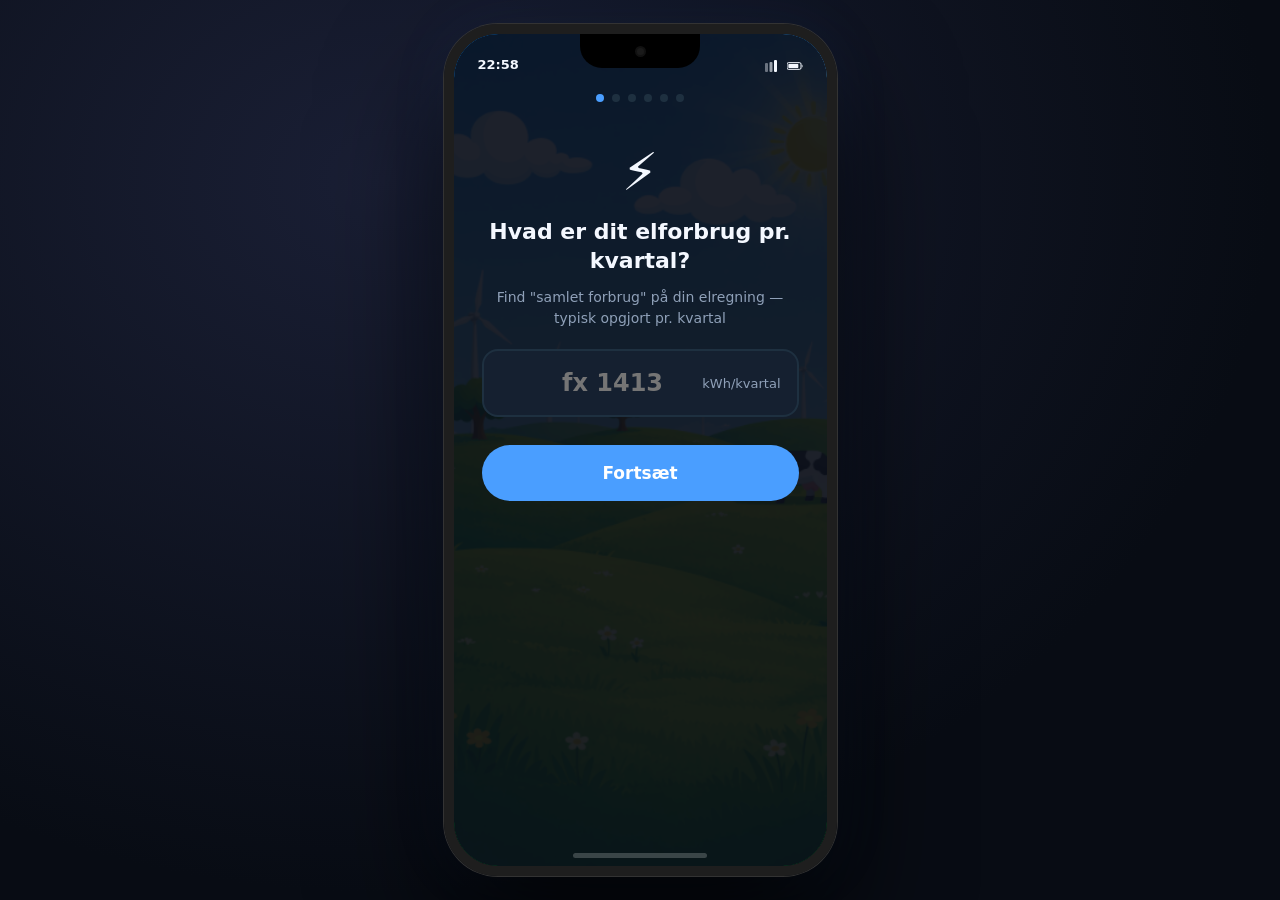
==== index.html @ abc14e6d "Initial commit - V2H interface app" ====
<!DOCTYPE html>
<html lang="da">
<head>
<meta name="viewport" content="width=device-width,initial-scale=1,user-scalable=no">
<meta charset="utf-8">
<title>V2H</title>
<link rel="stylesheet" href="style.css">
</head>
<body>

<div id="iphone-frame">
<div id="iphone-notch"><div id="iphone-camera"></div></div>
<div id="iphone-statusbar">
  <span id="sb-time">12:00</span>
  <div id="sb-icons">
    <svg width="16" height="12" viewBox="0 0 16 12"><rect x="0" y="3" width="3" height="9" rx="1" fill="currentColor" opacity=".4"/><rect x="4.5" y="2" width="3" height="10" rx="1" fill="currentColor" opacity=".6"/><rect x="9" y="0" width="3" height="12" rx="1" fill="currentColor"/></svg>
    <svg width="16" height="12" viewBox="0 0 24 12"><rect x="0" y="1" width="21" height="10" rx="2" fill="none" stroke="currentColor" stroke-width="1.5"/><rect x="2" y="3" width="15" height="6" rx="1" fill="currentColor"/><rect x="22" y="4" width="2" height="4" rx="1" fill="currentColor" opacity=".5"/></svg>
  </div>
</div>
<div id="iphone-screen">

<!-- NATUR BAGGRUND -->
<div id="nature-bg">
  <div class="sky"></div>
  <div class="sun"></div>
  <div class="cloud c1"></div>
  <div class="cloud c2"></div>
  <div class="cloud c3"></div>
</div>

<!-- ONBOARDING -->
<div id="onboarding">
  <div class="ob-progress" id="ob-dots"></div>

  <div class="ob-step" id="ob-step-1">
    <div class="ob-icon">⚡</div>
    <h2>Hvad er dit elforbrug pr. kvartal?</h2>
    <p class="ob-sub">Find "samlet forbrug" på din elregning — typisk opgjort pr. kvartal</p>
    <div class="ob-input-wrap">
      <input type="number" id="inp-kwh" placeholder="fx 1413" min="0" max="99999">
      <span class="ob-unit">kWh/kvartal</span>
    </div>
    <button class="ob-next" onclick="obNext(1)">Fortsæt</button>
  </div>

  <div class="ob-step" id="ob-step-2" style="display:none">
    <div class="ob-icon">💡</div>
    <h2>Hvad betaler du i el pr. kvartal?</h2>
    <p class="ob-sub">Find det samlede beløb på din elregning for kvartalet</p>
    <div class="ob-input-wrap">
      <input type="number" id="inp-elregning" placeholder="fx 2910" min="0" max="99999">
      <span class="ob-unit">kr./kvartal</span>
    </div>
    <button class="ob-next" onclick="obNext(2)">Fortsæt</button>
  </div>

  <div class="ob-step" id="ob-step-3" style="display:none">
    <div class="ob-icon">🚗</div>
    <h2>Hvor mange km kører du typisk på en arbejdsdag?</h2>
    <p class="ob-sub">Til og fra arbejde samlet</p>
    <div class="ob-input-wrap">
      <input type="number" id="inp-km" placeholder="fx 40" min="0" max="999">
      <span class="ob-unit">km/dag</span>
    </div>
    <button class="ob-next" onclick="obNext(3)">Fortsæt</button>
  </div>

  <div class="ob-step" id="ob-step-4" style="display:none">
    <div class="ob-icon">👨‍👩‍👧</div>
    <h2>Hvor mange personer er I i husstanden?</h2>
    <p class="ob-sub">Hjælper os estimere jeres forbrug</p>
    <div class="ob-stepper">
      <button class="step-btn" onclick="stepperChange(-1)">−</button>
      <span id="stepper-val">2</span>
      <button class="step-btn" onclick="stepperChange(1)">+</button>
    </div>
    <button class="ob-next" onclick="obNext(4)">Fortsæt</button>
  </div>

  <div class="ob-step" id="ob-step-5" style="display:none">
    <div class="ob-icon">🔌</div>
    <h2>Kan du lade bilen hjemme?</h2>
    <p class="ob-sub">Fx med en ladeboks eller stikkontakt</p>
    <div class="ob-choices">
      <button class="ob-choice" id="ch-ja" onclick="setChoice('hjemoplad','ja',this)">Ja</button>
      <button class="ob-choice" id="ch-nej" onclick="setChoice('hjemoplad','nej',this)">Nej</button>
    </div>
    <button class="ob-next" onclick="obNext(5)">Fortsæt</button>
  </div>

  <div class="ob-step" id="ob-step-6" style="display:none">
    <div class="ob-icon">🌙</div>
    <h2>Tager du spontane aftenture i bilen?</h2>
    <p class="ob-sub">Vi bruger det til at anbefale en minimumsgrænse</p>
    <div class="ob-choices three">
      <button class="ob-choice" onclick="setChoice('aftensture','sjældent',this)">Sjældent</button>
      <button class="ob-choice" onclick="setChoice('aftensture','nogle',this)">Nogle gange</button>
      <button class="ob-choice" onclick="setChoice('aftensture','ofte',this)">Ofte</button>
    </div>
    <button class="ob-next" onclick="obNext(6)">Se dit estimat</button>
  </div>

  <div class="ob-step" id="ob-summary" style="display:none">
    <div class="ob-icon">✅</div>
    <h2>Vi har lavet dit personlige estimat</h2>
    <div class="ob-summary-card">
      <div class="ob-sum-row">
        <span class="ob-sum-lbl">Gennemsnitlig elpris</span>
        <span class="ob-sum-val" id="sum-elpris" style="color:var(--bl)">—</span>
      </div>
      <div class="ob-sum-row">
        <span class="ob-sum-lbl">Potentiel besparelse</span>
        <span class="ob-sum-val" id="sum-besparelse">—</span>
      </div>
      <div class="ob-sum-row">
        <span class="ob-sum-lbl">Anbefalet minimumsgrænse</span>
        <span class="ob-sum-val" id="sum-min">—</span>
      </div>
    </div>
    <p class="ob-fine">Baseret på din gennemsnitlige elpris og at 90% af dit forbrug flyttes til natpris via V2H</p>
    <button class="ob-next" onclick="obFinish()">Kom i gang</button>
  </div>
</div>

<!-- MAIN APP -->
<div id="app" style="display:none">

  <!-- HJEM -->
  <div class="screen" id="screen-hjem">

    <div class="hjem-body">
      <!-- Price gauge left -->
      <div class="gauge-wrap">
        <div class="gauge-bar" id="gauge-bar">
          <div class="gauge-marker" id="gauge-marker"></div>
        </div>
        <div class="gauge-label" id="gauge-label">— kr/kWh</div>
        <div class="gauge-status">Elpris nu</div>
      </div>

      <!-- Center content -->
      <div class="hjem-center">
        <!-- Mini cards -->
        <div class="hjem-cards">
          <div class="mini-card">
            <div class="mini-card-lbl">Batteri</div>
            <div class="mini-card-val" id="hjem-soc">95%</div>
            <div class="mini-card-sub" id="hjem-km">— km</div>
          </div>
          <div class="mini-card">
            <div class="mini-card-lbl">Strømpris</div>
            <div class="mini-card-val" id="hjem-price">— øre</div>
            <div class="mini-card-sub" id="hjem-price-lbl">—</div>
          </div>
        </div>

        <!-- Besparelse all time -->
        <div class="sav-alltime-card">
          <div class="sav-alltime-lbl">All time besparelse</div>
          <div class="sav-alltime-vals">
            <div class="sav-alltime-item">
              <div class="sav-alltime-icon">💰</div>
              <div class="sav-alltime-val" id="hjem-savings">0,00 kr.</div>
            </div>
            <div class="sav-alltime-divider"></div>
            <div class="sav-alltime-item">
              <div class="sav-alltime-icon">📱</div>
              <div class="sav-alltime-val" id="hjem-iphone">0 opl.</div>
            </div>
          </div>
        </div>
      </div>
    </div>

    <!-- Bund: Automatisk + Swipe -->
    <div class="hjem-swipe-wrap">
      <button class="auto-btn" id="auto-btn" onclick="toggleAuto()">
        <span class="auto-dot" id="auto-dot"></span>
        <span id="auto-lbl">Automatisk tilstand</span>
      </button>
      <div class="swipe-track" id="swipe-track">
        <div class="swipe-thumb" id="swipe-thumb"></div>
        <span class="swipe-lbl" id="swipe-lbl">Tilslut elbil →</span>
      </div>
    </div>
  </div>

  <!-- STRØM -->
  <div class="screen" id="screen-strom" style="display:none">
    <div class="screen-header">Strøm</div>

    <div class="card">
      <div class="card-lbl">Pris lige nu</div>
      <div class="strom-now">
        <span class="strom-price" id="strom-price">—</span>
        <span class="strom-unit">kr/kWh</span>
      </div>
      <div class="strom-tag" id="strom-tag">—</div>
    </div>

    <div class="card">
      <div class="card-lbl">Energisammensætning</div>
      <div class="emix-list">
        <div class="emix-row">
          <span class="emix-name">Vind, vand &amp; sol</span>
          <div class="emix-bar-wrap"><div class="emix-bar" id="emix-vind" style="background:#22c55e"></div></div>
          <span class="emix-pct" id="emix-vind-pct">—%</span>
        </div>
        <div class="emix-row">
          <span class="emix-name">Biomasse &amp; affald</span>
          <div class="emix-bar-wrap"><div class="emix-bar" id="emix-bio" style="background:#84cc16"></div></div>
          <span class="emix-pct" id="emix-bio-pct">—%</span>
        </div>
        <div class="emix-row">
          <span class="emix-name">Naturgas</span>
          <div class="emix-bar-wrap"><div class="emix-bar" id="emix-gas" style="background:#f97316"></div></div>
          <span class="emix-pct" id="emix-gas-pct">—%</span>
        </div>
        <div class="emix-row">
          <span class="emix-name">Kul</span>
          <div class="emix-bar-wrap"><div class="emix-bar" id="emix-kul" style="background:#6b7a99"></div></div>
          <span class="emix-pct" id="emix-kul-pct">—%</span>
        </div>
        <div class="emix-row">
          <span class="emix-name">Atomkraft</span>
          <div class="emix-bar-wrap"><div class="emix-bar" id="emix-atom" style="background:#a855f7"></div></div>
          <span class="emix-pct" id="emix-atom-pct">—%</span>
        </div>
        <div class="emix-row">
          <span class="emix-name">Olie</span>
          <div class="emix-bar-wrap"><div class="emix-bar" id="emix-olie" style="background:#ef4444"></div></div>
          <span class="emix-pct" id="emix-olie-pct">—%</span>
        </div>
      </div>
    </div>

    <div class="card chart-card">
      <div class="card-lbl">Prisprognose i dag</div>
      <svg id="price-chart" width="100%" height="120"></svg>
      <div class="chart-legend">
        <span class="legend-now">● Nu</span>
        <span class="legend-cheap">● Billigst</span>
      </div>
    </div>
  </div>

  <!-- BILBATTERI -->
  <div class="screen" id="screen-batteri" style="display:none">
    <div class="screen-header">Bilbatteri</div>

    <div class="batt-arc-wrap">
      <svg viewBox="0 0 200 110" class="batt-svg">
        <path id="batt-track" d="M15,105 A95,95 0 0,1 185,105" fill="none" stroke-width="16" stroke-linecap="round"/>
        <path id="batt-fill" d="M15,105 A95,95 0 0,1 185,105" fill="none" stroke-width="16" stroke-linecap="round"/>
      </svg>
      <div class="batt-pct" id="batt-pct">95%</div>
      <div class="batt-km" id="batt-km">— km</div>
    </div>

    <div class="card">
      <div class="card-lbl">Minimumsgrænse</div>
      <div class="min-row">
        <span class="min-label">Gå ikke under</span>
        <span class="min-val" id="min-val-lbl">20%</span>
      </div>
      <input type="range" id="min-slider" min="0" max="90" value="20" class="min-slider">
      <p class="min-hint">Bevarer strøm til spontan køretur</p>
    </div>

    <div class="card">
      <div class="card-lbl">Batteritilstand</div>
      <div class="health-row">
        <div class="health-bar-wrap">
          <div class="health-bar" id="health-bar"></div>
        </div>
        <span class="health-pct" id="health-pct">—%</span>
      </div>
    </div>
  </div>

  <!-- BESPARELSE -->
  <div class="screen" id="screen-besparelse" style="display:none">
    <div class="screen-header">Besparelse</div>

    <!-- All time -->
    <div class="sav-section-lbl">All time besparelser</div>
    <div class="sav-cards">
      <div class="sav-card">
        <div class="sav-icon">💰</div>
        <div class="sav-val" id="sav-kr">0,00</div>
        <div class="sav-lbl">kr. i alt</div>
      </div>
      <div class="sav-card">
        <div class="sav-icon">📱</div>
        <div class="sav-val" id="sav-iphone">0</div>
        <div class="sav-lbl">opl. i alt</div>
      </div>
    </div>

    <!-- Estimeret besparelse fra onboarding -->
    <div class="card" id="sim-est-card" style="display:none">
      <div class="card-lbl">Estimeret besparelse</div>
      <div class="sav-cards" style="margin-bottom:8px">
        <div class="sav-card">
          <div class="sav-val" id="sim-md-kr">—</div>
          <div class="sav-lbl">kr./md.</div>
        </div>
        <div class="sav-card">
          <div class="sav-val" id="sim-aar-kr">—</div>
          <div class="sav-lbl">kr./år</div>
        </div>
      </div>
      <p class="sim-est-detail">Din gennemsnitspris: <span id="sim-elpris">—</span> kr/kWh &middot; Natpris: 1,32 kr/kWh</p>
    </div>

    <!-- Simulator + Wheel i bunden -->
    <div class="wheel-bottom">
      <div class="sav-section-lbl">Besparelse simulator</div>
      <div class="sim-cards">
        <div class="sim-card">
          <div class="sim-val" id="wheel-kr">—</div>
          <div class="sim-lbl">kr. ved <span id="wheel-uger-lbl">1</span> uge</div>
        </div>
        <div class="sim-card">
          <div class="sim-val" id="wheel-opl">—</div>
          <div class="sim-lbl">Emissionsbesparelse i telefonopladninger</div>
        </div>
      </div>
      <div class="week-strip">
        <div class="week-drum" id="week-drum" onclick="wheelCenterClick()">
          <span class="week-drum-arrow">▲</span>
          <input id="wheel-weeks-input" type="number" min="1" max="520" value="1" oninput="wheelInputChange(this.value)" onblur="wheelInputBlur()">
          <span class="week-drum-arrow">▼</span>
        </div>
        <div class="week-strip-right">
          <div class="week-strip-val" id="wheel-uger-lbl">1 uge</div>
          <div class="week-strip-hint">Træk op/ned · eller tast tal</div>
        </div>
      </div>
    </div>
  </div>

  <!-- SKOVEN -->
  <div class="screen" id="screen-skoven" style="display:none">
    <div class="screen-header">Skoven</div>
    <div class="card">
      <div class="card-lbl">Din skov</div>
      <p class="forest-intro">Du har sparet emission svarende til</p>
      <div class="forest-stat">
        <div class="forest-num" id="forest-trees">—</div>
        <div class="forest-lbl">træers årlige CO₂-optag</div>
      </div>
      <div class="forest-progress-wrap">
        <div class="forest-progress-bar" id="forest-bar"></div>
      </div>
      <div class="forest-next" id="forest-next">Estimat baseret på din CO₂-besparelse</div>
    </div>
    <div class="forest-scene" id="forest-scene"></div>
    <div class="card" style="margin-top:auto">
      <div class="card-lbl">Hvad betyder det?</div>
      <p class="forest-desc" id="forest-tree-desc">Din estimerede CO₂-besparelse svarer til <strong id="trees-low">—</strong> bøgetræers årlige CO₂-optag.</p>
      <p class="co2-note" style="margin-top:8px">Baseret på bøgetræ: 15 kg CO₂-optag pr. træ pr. år (illustrativt estimat).</p>
    </div>

    <div class="card" id="co2-card" style="display:none">
      <div class="card-lbl">CO₂-estimat</div>
      <div class="co2-rows">
        <div class="co2-row">
          <span class="co2-lbl">Flyttet el pr. år</span>
          <span class="co2-val" id="co2-kwh">—</span>
        </div>
        <div class="co2-row">
          <span class="co2-lbl">CO₂-påvirkning (estimat)</span>
          <span class="co2-val" id="co2-affected">—</span>
        </div>
        <div class="co2-row">
          <span class="co2-lbl">CO₂-besparelse (estimat)*</span>
          <span class="co2-val co2-green" id="co2-saving">—</span>
        </div>
        <div class="co2-row" style="border-top:1px solid rgba(255,255,255,.08);padding-top:8px;margin-top:2px">
          <span class="co2-lbl">CO₂ pr. fuld opladning*</span>
          <span class="co2-val" id="co2-per-charge">4,16 kg CO₂e</span>
        </div>
      </div>
      <p class="co2-note">*Simpelt estimat — ikke en præcis måling. Baseret på Energistyrelsens faktor 69,3 g CO₂e/kWh (DK1 2026). CO₂-besparelse antager 20% renere natstrøm.</p>
    </div>
  </div>

  <!-- BOTTOM NAV -->
  <nav id="bottom-nav">
    <button class="nav-btn active" onclick="navTo('hjem',this)">
      <svg viewBox="0 0 24 24"><path d="M3 12L12 3l9 9M5 10v9h5v-5h4v5h5v-9"/></svg>
      <span>Hjem</span>
    </button>
    <button class="nav-btn" onclick="navTo('strom',this)">
      <svg viewBox="0 0 24 24"><path d="M13 2L3 14h9l-1 8 10-12h-9l1-8z"/></svg>
      <span>Strøm</span>
    </button>
    <button class="nav-btn" onclick="navTo('batteri',this)">
      <svg viewBox="0 0 24 24"><rect x="2" y="7" width="18" height="11" rx="2"/><path d="M22 11v3"/></svg>
      <span>Batteri</span>
    </button>
    <button class="nav-btn" onclick="navTo('besparelse',this)">
      <svg viewBox="0 0 24 24"><path d="M12 2v20M17 5H9.5a3.5 3.5 0 000 7h5a3.5 3.5 0 010 7H6"/></svg>
      <span>Besparelse</span>
    </button>
    <button class="nav-btn" onclick="navTo('skoven',this)">
      <svg viewBox="0 0 24 24"><path d="M12 2L8 9H4l8 6-3 7 3-2 3 2-3-7 8-6h-4z" fill="currentColor" stroke="none"/></svg>
      <span>Skoven</span>
    </button>
  </nav>
</div>

<div id="toast"></div>

<div id="dlg">
  <div class="dlg-box">
    <h2>Batteri ved grænse</h2>
    <p>Elbilen er frakoblet. Vil du fortsætte til 0%?</p>
    <div class="dlg-btns">
      <button class="dlg-btn-ok" onclick="doFortsaet()">Fortsæt til 0%</button>
      <button class="dlg-btn-cancel" onclick="doFrakobl()">Frakobl</button>
    </div>
  </div>
</div>

<script src="app.js"></script>

</div><!-- iphone-screen -->
<div id="iphone-home"></div>
</div><!-- iphone-frame -->
</body>
</html>
---- style.css ----
*{box-sizing:border-box;margin:0;padding:0;-webkit-tap-highlight-color:transparent}
:root{
  --bg:#0e1621;--card:#152030;--bd:#1e3040;
  --tx:#f4f8ff;--mu:#8fa0b8;
  --gn:#34d058;--yl:#f5c842;--rd:#f05252;--bl:#4a9eff;
}

/* ── IPHONE FRAME ────────────────────────────────── */
html,body{
  height:100%;width:100%;overflow:hidden;
  font-family:-apple-system,system-ui,sans-serif;color:var(--tx);
  background:radial-gradient(ellipse at 30% 20%, #1a1f35 0%, #080c14 70%);
  display:flex;align-items:center;justify-content:center;
}
#iphone-frame{
  position:relative;
  width:393px;height:852px;
  flex-shrink:0;
  border-radius:54px;
  border:10px solid #1e1e1e;
  box-shadow:0 0 0 1px #333,0 60px 120px rgba(0,0,0,.8),0 0 60px rgba(59,130,246,.08);
  overflow:hidden;
}
#iphone-notch{
  position:absolute;top:0;left:50%;transform:translateX(-50%);
  width:120px;height:34px;background:#000;
  border-radius:0 0 22px 22px;z-index:200;
  display:flex;align-items:center;justify-content:center;
}
#iphone-camera{
  width:11px;height:11px;border-radius:50%;
  background:#1a1a1a;border:2px solid #111;
}
#iphone-statusbar{
  position:absolute;top:0;left:0;right:0;height:44px;
  display:flex;align-items:flex-end;justify-content:space-between;
  padding:0 24px 6px;z-index:150;pointer-events:none;
}
#sb-time{font-size:13px;font-weight:600;color:var(--tx)}
#sb-icons{display:flex;align-items:center;gap:6px;color:var(--tx)}
#iphone-screen{
  position:absolute;inset:0;overflow:hidden;
  border-radius:44px;background:var(--bg);
}
#iphone-home{
  position:absolute;bottom:8px;left:50%;transform:translateX(-50%);
  width:134px;height:5px;background:rgba(255,255,255,.2);
  border-radius:3px;z-index:100;
}

/* ── NATURE BACKGROUND ──────────────────────────── */
#nature-bg{
  position:absolute;inset:0;z-index:0;overflow:hidden;pointer-events:none;
  background:url('bg_new.png') center bottom / cover no-repeat;
}
.sky,.hill,.trees-row,.bt,.sun,.cloud,.cow{display:none}
/* Sun */
.sun{
  position:absolute;top:8%;right:14%;
  width:54px;height:54px;border-radius:50%;
  background:radial-gradient(circle,#ffe94d 40%,#ffd700 70%,rgba(255,220,0,0) 100%);
  box-shadow:0 0 28px 12px rgba(255,230,0,.55),0 0 60px 20px rgba(255,200,0,.25);
  animation:sunpulse 4s ease-in-out infinite;
}
@keyframes sunpulse{
  0%,100%{box-shadow:0 0 28px 12px rgba(255,230,0,.55),0 0 60px 20px rgba(255,200,0,.25)}
  50%{box-shadow:0 0 38px 18px rgba(255,230,0,.7),0 0 80px 30px rgba(255,200,0,.35)}
}
/* Clouds */
.cloud{position:absolute}
.cloud::before,.cloud::after{content:'';position:absolute;background:rgba(255,255,255,.92);border-radius:50%}
.c1{top:6%;animation:clouds 32s linear infinite}
.c1::before{width:80px;height:30px;top:10px;left:0}
.c1::after{width:46px;height:46px;top:-10px;left:16px;box-shadow:28px 3px 0 rgba(255,255,255,.92)}
.c2{top:14%;animation:clouds 46s linear infinite 14s}
.c2::before{width:60px;height:24px;top:8px;left:0}
.c2::after{width:36px;height:36px;top:-8px;left:12px;box-shadow:20px 2px 0 rgba(255,255,255,.92)}
.c3{top:3%;animation:clouds 26s linear infinite 22s}
.c3::before{width:100px;height:36px;top:12px;left:0}
.c3::after{width:56px;height:56px;top:-14px;left:18px;box-shadow:34px 4px 0 rgba(255,255,255,.92)}
@keyframes clouds{from{left:-220px}to{left:440px}}
/* Cow */
.cow{
  position:absolute;bottom:28%;right:8%;
  width:110px;height:auto;
  mix-blend-mode:multiply;
  animation:cowbob 3s ease-in-out infinite;
}
@keyframes cowbob{
  0%,100%{transform:translateY(0)}
  50%{transform:translateY(-3px)}
}

/* ── ONBOARDING ─────────────────────────────────── */
#onboarding{
  position:absolute;inset:0;display:flex;flex-direction:column;align-items:center;
  justify-content:flex-start;padding:60px 28px 40px;overflow-y:auto;
  background:rgba(10,15,25,.92);
}
.ob-progress{display:flex;gap:8px;margin-bottom:40px}
.ob-dot{width:8px;height:8px;border-radius:50%;background:var(--bd);transition:background .3s}
.ob-dot.active{background:var(--bl)}
.ob-step{width:100%;max-width:400px;display:flex;flex-direction:column;align-items:center;text-align:center;gap:12px}
.ob-icon{font-size:52px;margin-bottom:4px}
.ob-step h2{font-size:22px;font-weight:700;line-height:1.3}
.ob-sub{font-size:14px;color:var(--mu);line-height:1.5}
.ob-input-wrap{position:relative;width:100%;margin:8px 0}
.ob-input-wrap input{
  width:100%;padding:18px 60px 18px 20px;font-size:24px;font-weight:700;
  background:var(--card);border:2px solid var(--bd);border-radius:16px;
  color:var(--tx);outline:none;text-align:center;font-family:inherit;
}
.ob-input-wrap input:focus{border-color:var(--bl)}
.ob-unit{position:absolute;right:18px;top:50%;transform:translateY(-50%);font-size:13px;color:var(--mu)}
.ob-stepper{display:flex;align-items:center;gap:24px;margin:12px 0}
.step-btn{
  width:52px;height:52px;border-radius:50%;border:2px solid var(--bd);
  background:var(--card);color:var(--tx);font-size:24px;cursor:pointer;
}
#stepper-val{font-size:48px;font-weight:800;min-width:60px;text-align:center}
.ob-choices{display:flex;gap:12px;width:100%;margin:8px 0}
.ob-choices.three{flex-direction:column}
.ob-choice{
  flex:1;padding:16px;border-radius:14px;border:2px solid var(--bd);
  background:var(--card);color:var(--tx);font-size:16px;font-weight:600;
  cursor:pointer;transition:all .2s;font-family:inherit;
}
.ob-choice.selected{border-color:var(--bl);background:rgba(59,130,246,.15);color:var(--bl)}
.ob-next{
  width:100%;padding:18px;border-radius:50px;border:none;
  background:var(--bl);color:#fff;font-size:17px;font-weight:700;
  cursor:pointer;margin-top:8px;font-family:inherit;
}
.ob-summary-card{
  width:100%;background:var(--card);border:1px solid var(--bd);border-radius:16px;
  padding:20px;margin:8px 0;
}
.ob-sum-row{display:flex;justify-content:space-between;align-items:center;padding:10px 0;border-bottom:1px solid var(--bd)}
.ob-sum-row:last-child{border-bottom:none}
.ob-sum-lbl{font-size:14px;color:var(--mu)}
.ob-sum-val{font-size:18px;font-weight:700;color:var(--gn)}
.ob-fine{font-size:12px;color:var(--mu);text-align:center;line-height:1.5}

/* ── APP SHELL ──────────────────────────────────── */
#app{
  position:absolute;inset:0;display:flex;flex-direction:column;
  padding-top:44px;padding-bottom:60px;background:transparent;
  z-index:1;
}
.screen{flex:1;overflow-y:auto;padding:20px 20px 12px;display:flex;flex-direction:column;}
.screen-top{display:flex;justify-content:space-between;align-items:flex-start;margin-bottom:20px}
#clk-time{font-size:28px;font-weight:700}
#clk-date{font-size:13px;color:var(--mu);text-align:right;margin-top:4px}
.screen-header{font-size:22px;font-weight:800;margin-bottom:20px}
.card{
  background:rgba(10,16,28,.60);
  backdrop-filter:blur(20px);-webkit-backdrop-filter:blur(20px);
  border:1px solid rgba(255,255,255,.10);border-radius:18px;
  padding:16px 18px;margin-bottom:12px;
  box-shadow:0 4px 24px rgba(0,0,0,.25);
}
.card-lbl{font-size:11px;font-weight:600;color:rgba(255,255,255,.75);letter-spacing:.07em;text-transform:uppercase;margin-bottom:10px}

/* ── HJEM SCREEN ────────────────────────────────── */
#screen-hjem{display:flex;flex-direction:column;position:relative;overflow:hidden;}
#screen-strom{display:flex;flex-direction:column;}
#screen-strom .chart-card{margin-top:auto;}
.hjem-body{display:flex;gap:16px;flex:1;align-items:flex-start;margin-top:4px}
.gauge-wrap{
  width:72px;min-width:72px;display:flex;flex-direction:column;align-items:center;gap:8px;
}
.gauge-bar{
  width:38px;height:260px;border-radius:19px;
  background:linear-gradient(to bottom,#ef4444,#f97316 30%,#eab308 55%,#22c55e);
  position:relative;
  box-shadow:0 0 30px rgba(0,0,0,.4), inset 0 0 8px rgba(255,255,255,.05);
}
.gauge-marker{
  position:absolute;left:-8px;right:-8px;height:5px;
  background:#fff;border-radius:3px;
  box-shadow:0 0 10px rgba(255,255,255,.9);transition:top .8s;
  top:50%;
}
.gauge-label{font-size:13px;font-weight:700;color:var(--tx);text-align:center;line-height:1.3}
.gauge-status{font-size:12px;font-weight:600;color:rgba(255,255,255,.75);text-align:center;line-height:1.4}
.hjem-center{flex:1;display:flex;flex-direction:column;gap:14px}
.hjem-swipe-wrap{position:absolute;bottom:12px;left:0;right:0;padding:0 20px 4px;}

/* swipe toggle */
.swipe-track{
  position:relative;height:68px;
  background:rgba(10,16,28,.60);
  backdrop-filter:blur(20px);-webkit-backdrop-filter:blur(20px);
  border:2px solid var(--gn);border-radius:34px;overflow:hidden;cursor:pointer;
  user-select:none;box-shadow:0 0 20px rgba(34,197,94,.15);
}
.swipe-track.on{
  border-color:var(--rd);
  background:rgba(30,10,10,.65);
  box-shadow:0 0 20px rgba(239,68,68,.2);
}
.swipe-thumb{
  position:absolute;top:7px;left:7px;width:54px;height:54px;
  background:radial-gradient(circle at 35% 35%,#4ade80,#16a34a);
  border-radius:50%;transition:left .3s,background .3s;
  box-shadow:0 4px 16px rgba(34,197,94,.5);
}
.swipe-track.on .swipe-thumb{
  background:radial-gradient(circle at 35% 35%,#f87171,#dc2626);
  box-shadow:0 4px 16px rgba(239,68,68,.5);
}
.swipe-lbl{
  position:absolute;inset:0;display:flex;align-items:center;justify-content:center;
  font-size:15px;font-weight:700;color:var(--gn);pointer-events:none;padding-left:68px;
  letter-spacing:.02em;
}
.swipe-track.on .swipe-lbl{color:var(--rd);padding-left:0;padding-right:68px}
.hjem-cards{display:flex;gap:10px}
.mini-card{
  flex:1;background:rgba(10,16,28,.60);
  backdrop-filter:blur(20px);-webkit-backdrop-filter:blur(20px);
  border:1px solid rgba(255,255,255,.10);border-radius:16px;padding:16px 14px;
  box-shadow:0 4px 16px rgba(0,0,0,.2);
}
.mini-card-lbl{font-size:11px;font-weight:600;color:rgba(255,255,255,.75);text-transform:uppercase;letter-spacing:.06em;margin-bottom:6px}
.mini-card-val{font-size:26px;font-weight:800}
.mini-card-sub{font-size:12px;color:rgba(255,255,255,.75);margin-top:4px}
.sav-alltime-card{
  background:rgba(10,16,28,.60);
  backdrop-filter:blur(20px);-webkit-backdrop-filter:blur(20px);
  border:1px solid rgba(255,255,255,.10);border-radius:16px;
  padding:14px 16px;
}
.sav-alltime-lbl{font-size:11px;font-weight:600;color:rgba(255,255,255,.75);text-transform:uppercase;letter-spacing:.07em;margin-bottom:10px}
.sav-alltime-vals{display:flex;align-items:center;gap:0}
.sav-alltime-item{flex:1;display:flex;align-items:center;gap:8px}
.sav-alltime-icon{font-size:20px}
.sav-alltime-val{font-size:18px;font-weight:800;color:var(--gn)}
.sav-alltime-divider{width:1px;height:32px;background:var(--bd);margin:0 12px}
.auto-btn{
  width:100%;padding:14px;border-radius:14px;border:1px solid rgba(255,255,255,.10);
  background:rgba(10,16,28,.60);
  backdrop-filter:blur(20px);-webkit-backdrop-filter:blur(20px);
  color:var(--tx);font-size:15px;font-weight:600;
  cursor:pointer;font-family:inherit;display:flex;align-items:center;justify-content:center;
  gap:10px;margin-bottom:10px;transition:all .2s;
}
.auto-btn.on{border-color:var(--bl);background:rgba(59,130,246,.12);color:var(--bl)}
.auto-dot{
  width:10px;height:10px;border-radius:50%;background:var(--mu);transition:background .3s;
}
.auto-btn.on .auto-dot{background:var(--bl);box-shadow:0 0 8px rgba(59,130,246,.6);}

/* ── STRØM SCREEN ───────────────────────────────── */
.strom-now{display:flex;align-items:baseline;gap:6px;margin-bottom:4px}
.strom-price{font-size:42px;font-weight:800}
.strom-unit{font-size:15px;color:var(--mu)}
.strom-tag{
  display:inline-block;font-size:12px;font-weight:600;padding:4px 10px;
  border-radius:20px;margin-top:4px;
}
.strom-tag.cheap{background:rgba(34,197,94,.15);color:var(--gn)}
.strom-tag.mid{background:rgba(234,179,8,.15);color:var(--yl)}
.strom-tag.exp{background:rgba(239,68,68,.15);color:var(--rd)}
.emix-list{display:flex;flex-direction:column;gap:8px}
.emix-row{display:flex;align-items:center;gap:8px}
.emix-name{font-size:12px;color:var(--mu);width:120px;min-width:120px}
.emix-bar-wrap{flex:1;height:8px;background:var(--bd);border-radius:4px;overflow:hidden}
.emix-bar{height:100%;border-radius:4px;transition:width .8s;width:0%}
.emix-pct{font-size:12px;font-weight:700;min-width:38px;text-align:right}
.chart-card{}
#price-chart{display:block;overflow:visible}
.chart-legend{display:flex;gap:16px;margin-top:8px;font-size:11px;color:var(--mu)}
.legend-now{color:var(--bl)}
.legend-cheap{color:var(--gn)}

/* ── BATTERI SCREEN ─────────────────────────────── */
.batt-arc-wrap{
  width:260px;margin:16px auto 8px;
  display:flex;flex-direction:column;align-items:center;gap:4px;
}
.batt-svg{width:100%;overflow:visible;display:block;}
#batt-track{stroke:var(--bd)}
#batt-fill{stroke:var(--bl);transition:stroke-dashoffset .8s,stroke .8s}
.batt-pct{font-size:48px;font-weight:800;line-height:1;margin-top:-8px}
.batt-km{font-size:15px;color:rgba(255,255,255,.75);margin-bottom:4px}
.min-row{display:flex;justify-content:space-between;align-items:center;margin-bottom:10px}
.min-label{font-size:14px;color:var(--mu)}
.min-val{font-size:16px;font-weight:700;color:var(--rd)}
.min-slider{
  width:100%;height:4px;-webkit-appearance:none;appearance:none;
  background:var(--bd);border-radius:2px;outline:none;margin-bottom:8px;
}
.min-slider::-webkit-slider-thumb{
  -webkit-appearance:none;width:22px;height:22px;border-radius:50%;
  background:var(--rd);cursor:pointer;box-shadow:0 0 8px rgba(239,68,68,.5);
}
.min-hint{font-size:12px;color:var(--mu)}
.health-row{display:flex;align-items:center;gap:12px;margin-bottom:6px}
.health-bar-wrap{flex:1;height:10px;background:var(--bd);border-radius:5px;overflow:hidden}
.health-bar{height:100%;background:var(--gn);border-radius:5px;transition:width .8s}
.health-pct{font-size:15px;font-weight:700;color:var(--gn);min-width:36px;text-align:right}
.health-note{font-size:11px;color:var(--mu)}

/* ── BESPARELSE SCREEN ──────────────────────────── */
#screen-besparelse{display:flex;flex-direction:column;overflow-y:auto;}
/* ── SKOVEN ──────────────────────────────────────── */
.forest-stat{display:flex;align-items:baseline;gap:8px;margin-bottom:10px}
.forest-num{font-size:48px;font-weight:800;color:var(--gn)}
.forest-lbl{font-size:14px;color:var(--mu)}
.forest-progress-wrap{height:8px;background:var(--bd);border-radius:4px;overflow:hidden;margin-bottom:6px}
.forest-progress-bar{height:100%;background:var(--gn);border-radius:4px;transition:width .8s;width:0%}
.forest-next{font-size:12px;color:var(--mu)}
.forest-scene{
  flex:1;display:flex;align-items:flex-end;justify-content:flex-start;
  flex-wrap:wrap;gap:6px;padding:12px 4px;min-height:120px;
}
.forest-tree{font-size:28px;animation:treeGrow .4s ease-out both;line-height:1}
@keyframes treeGrow{from{transform:scale(0) translateY(10px);opacity:0}to{transform:scale(1) translateY(0);opacity:1}}
.forest-desc{font-size:13px;color:var(--mu);line-height:1.6}
.forest-desc strong{color:var(--gn)}

.sav-section-lbl{font-size:14px;font-weight:600;color:rgba(255,255,255,.75);text-transform:uppercase;letter-spacing:.08em;margin-bottom:8px}
.sim-cards{display:flex;gap:12px;margin-bottom:4px}
.sim-card{flex:1;background:rgba(10,16,28,.60);backdrop-filter:blur(20px);-webkit-backdrop-filter:blur(20px);border:1px solid rgba(255,255,255,.10);border-radius:14px;padding:14px;text-align:center}
.sim-val{font-size:30px;font-weight:800;color:var(--gn)}
.sim-lbl{font-size:13px;color:rgba(255,255,255,.75);margin-top:6px}
.wheel-bottom{
  display:flex;flex-direction:column;align-items:center;gap:10px;
  width:100%;margin-top:4px;padding-bottom:16px;
}
.wheel-bottom .sav-section-lbl{align-self:flex-start}
.wheel-bottom .sim-cards{width:100%}
.wheel{
  width:320px;height:320px;min-width:320px;border-radius:50%;
  border:3px solid rgba(74,158,255,.5);position:relative;cursor:grab;
  user-select:none;transition:transform .2s;
  background:rgba(10,16,28,.52);
  backdrop-filter:blur(20px);-webkit-backdrop-filter:blur(20px);
  box-shadow:0 0 32px rgba(59,130,246,.15);
}
.wheel:active{cursor:grabbing}
.wheel-inner{position:absolute;inset:0;border-radius:50%;}
.wheel-spoke{
  position:absolute;top:50%;left:50%;width:46%;height:2px;
  background:rgba(59,130,246,.4);transform-origin:left center;
  transform:rotate(var(--a));
}
.wheel-center{
  position:absolute;top:50%;left:50%;transform:translate(-50%,-50%);
  display:flex;flex-direction:column;align-items:center;
  background:rgba(10,16,28,.65);backdrop-filter:blur(12px);-webkit-backdrop-filter:blur(12px);
  border-radius:50%;width:80px;height:80px;
  justify-content:center;border:2px solid rgba(74,158,255,.6);cursor:text;
  box-shadow:0 0 16px rgba(59,130,246,.2);
}
#wheel-weeks-input{
  width:60px;text-align:center;background:transparent;border:none;outline:none;
  font-size:24px;font-weight:800;color:var(--bl);font-family:inherit;
  -moz-appearance:textfield;padding:0;line-height:1;
}
#wheel-weeks-input::-webkit-outer-spin-button,
#wheel-weeks-input::-webkit-inner-spin-button{-webkit-appearance:none;}
.wheel-weeks-lbl{font-size:9px;color:var(--mu);text-transform:uppercase;letter-spacing:.05em}
.week-savings{flex:1;display:flex;flex-direction:column;gap:14px}
.week-sav-row{display:flex;align-items:center;gap:12px}
.week-sav-icon{font-size:24px}
.week-sav-val{font-size:22px;font-weight:800;color:var(--gn)}
.week-sav-lbl{font-size:11px;color:var(--mu);margin-top:2px}
.sav-cards{display:flex;gap:12px;margin-bottom:10px}
.sav-card{
  flex:1;background:rgba(10,16,28,.60);
  backdrop-filter:blur(20px);-webkit-backdrop-filter:blur(20px);
  border:1px solid rgba(255,255,255,.10);border-radius:18px;
  padding:18px 14px;text-align:center;
  box-shadow:0 4px 20px rgba(0,0,0,.2);
}
.sav-icon{font-size:28px;margin-bottom:6px}
.sav-val{font-size:28px;font-weight:800;color:var(--gn)}
.sav-lbl{font-size:11px;font-weight:600;color:var(--mu);text-transform:uppercase;letter-spacing:.07em;margin-top:4px}

.sim-est-detail{font-size:11px;color:var(--mu);margin-top:4px;line-height:1.5}
.forest-intro{font-size:13px;color:var(--mu);margin-bottom:4px}
.co2-rows{display:flex;flex-direction:column;gap:8px;margin-bottom:10px}
.co2-row{display:flex;justify-content:space-between;align-items:center}
.co2-lbl{font-size:13px;color:var(--mu)}
.co2-val{font-size:14px;font-weight:700;color:var(--tx)}
.co2-green{color:var(--gn)}
.co2-note{font-size:11px;color:var(--mu);line-height:1.5}
.week-strip{
  width:100%;display:flex;align-items:center;gap:16px;
  background:rgba(10,16,28,.60);backdrop-filter:blur(20px);-webkit-backdrop-filter:blur(20px);
  border:1px solid rgba(255,255,255,.10);border-radius:18px;padding:14px 18px;
  box-shadow:0 4px 24px rgba(0,0,0,.25);
}
.week-drum{
  width:72px;height:72px;min-width:72px;border-radius:14px;
  border:2px solid rgba(74,158,255,.5);background:rgba(10,16,28,.65);
  display:flex;flex-direction:column;align-items:center;justify-content:center;
  cursor:ns-resize;user-select:none;gap:2px;
  box-shadow:0 0 16px rgba(59,130,246,.15);
}
.week-drum-arrow{font-size:10px;color:rgba(74,158,255,.7);line-height:1}
.week-drum input{
  width:52px;text-align:center;background:transparent;border:none;outline:none;
  font-size:22px;font-weight:800;color:var(--bl);font-family:inherit;
  -moz-appearance:textfield;padding:0;line-height:1;cursor:ns-resize;
}
.week-drum input::-webkit-outer-spin-button,
.week-drum input::-webkit-inner-spin-button{-webkit-appearance:none;}
.week-strip-right{flex:1}
.week-strip-val{font-size:22px;font-weight:800;color:var(--tx)}
.week-strip-hint{font-size:11px;color:var(--mu);margin-top:4px}

/* ── BOTTOM NAV ─────────────────────────────────── */
#bottom-nav{
  position:absolute;bottom:0;left:0;right:0;height:60px;
  background:rgba(8,14,26,.88);backdrop-filter:blur(16px);-webkit-backdrop-filter:blur(16px);
  border-top:1px solid rgba(255,255,255,.07);
  display:flex;align-items:stretch;
}
.nav-btn{
  flex:1;display:flex;flex-direction:column;align-items:center;justify-content:center;
  gap:2px;border:none;background:transparent;color:var(--mu);cursor:pointer;
  font-size:10px;font-family:inherit;font-weight:500;padding:0;
}
.nav-btn svg{width:22px;height:22px;fill:none;stroke:currentColor;stroke-width:2;stroke-linecap:round;stroke-linejoin:round}
.nav-btn.active{color:var(--bl)}

/* ── DIALOG ─────────────────────────────────────── */
#dlg{
  display:none;position:absolute;inset:0;z-index:500;
  background:rgba(0,0,0,.6);
  align-items:center;justify-content:center;
}
#dlg.open{display:flex}
.dlg-box{
  background:var(--card);color:var(--tx);border:1px solid var(--bd);
  border-radius:20px;padding:28px;width:80%;
  box-shadow:0 16px 48px rgba(0,0,0,.6);
}
.dlg-box h2{font-size:18px;margin-bottom:8px}
.dlg-box p{color:var(--mu);font-size:14px;line-height:1.5;margin-bottom:20px}
.dlg-btns{display:flex;gap:10px}
.dlg-btns button{flex:1;padding:13px;border:none;border-radius:12px;font-size:15px;cursor:pointer;font-weight:600;font-family:inherit}
.dlg-btn-ok{background:var(--gn);color:#fff}
.dlg-btn-cancel{background:var(--bd);color:var(--mu)}

/* ── TOAST ───────────────────────────────────────── */
#toast{
  position:absolute;bottom:80px;left:50%;transform:translateX(-50%);
  background:rgba(20,30,48,.92);backdrop-filter:blur(12px);
  color:var(--tx);font-size:13px;font-weight:600;
  padding:10px 18px;border-radius:20px;border:1px solid rgba(255,255,255,.1);
  white-space:nowrap;z-index:300;
  opacity:0;transition:opacity .3s;pointer-events:none;
}
#toast.show{opacity:1}

/* ── SKOVEN ─────────────────────────────────────── */
#screen-skoven{position:relative;overflow-y:auto}
.forest-stat{display:flex;align-items:baseline;gap:10px;margin:12px 0 8px}
.forest-num{font-size:52px;font-weight:800;color:var(--gn);line-height:1}
.forest-lbl{font-size:14px;color:var(--mu);font-weight:500}
.forest-progress-wrap{
  height:8px;background:rgba(255,255,255,.08);border-radius:6px;overflow:hidden;margin:4px 0 8px;
}
.forest-progress-bar{
  height:100%;background:linear-gradient(90deg,var(--gn),#4ade80);
  border-radius:6px;transition:width .6s ease;width:0%;
}
.forest-next{font-size:12px;color:var(--mu);margin-top:2px}
.forest-scene{
  display:flex;flex-wrap:wrap;gap:4px;justify-content:center;
  padding:16px 12px;min-height:80px;align-items:flex-end;
}
.forest-tree{
  font-size:28px;display:inline-block;
  animation:grow .4s ease both;
}
@keyframes grow{
  from{transform:scale(0) translateY(10px);opacity:0}
  to{transform:scale(1) translateY(0);opacity:1}
}
.forest-desc{font-size:13px;color:var(--mu);line-height:1.6}
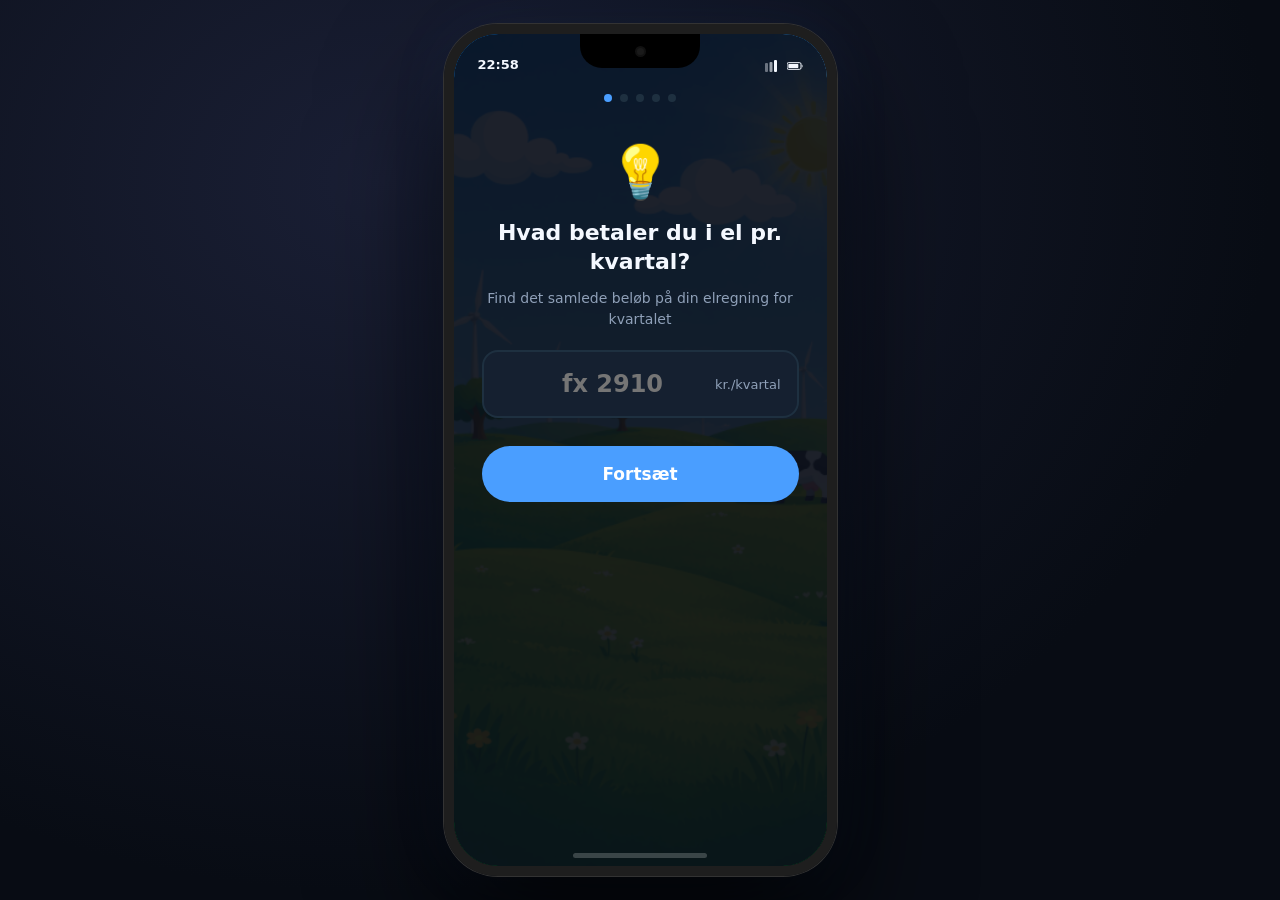
==== commit 42137b47: "Fjern kWh-step fra onboarding — kun kr./kvartal spørges nu Co-Authored-By: Claude Sonnet 4.6 <norepl" ====
--- a/index.html
+++ b/index.html
@@ -33,17 +33,6 @@
   <div class="ob-progress" id="ob-dots"></div>
 
   <div class="ob-step" id="ob-step-1">
-    <div class="ob-icon">⚡</div>
-    <h2>Hvad er dit elforbrug pr. kvartal?</h2>
-    <p class="ob-sub">Find "samlet forbrug" på din elregning — typisk opgjort pr. kvartal</p>
-    <div class="ob-input-wrap">
-      <input type="number" id="inp-kwh" placeholder="fx 1413" min="0" max="99999">
-      <span class="ob-unit">kWh/kvartal</span>
-    </div>
-    <button class="ob-next" onclick="obNext(1)">Fortsæt</button>
-  </div>
-
-  <div class="ob-step" id="ob-step-2" style="display:none">
     <div class="ob-icon">💡</div>
     <h2>Hvad betaler du i el pr. kvartal?</h2>
     <p class="ob-sub">Find det samlede beløb på din elregning for kvartalet</p>
@@ -51,10 +40,10 @@
       <input type="number" id="inp-elregning" placeholder="fx 2910" min="0" max="99999">
       <span class="ob-unit">kr./kvartal</span>
     </div>
-    <button class="ob-next" onclick="obNext(2)">Fortsæt</button>
-  </div>
-
-  <div class="ob-step" id="ob-step-3" style="display:none">
+    <button class="ob-next" onclick="obNext(1)">Fortsæt</button>
+  </div>
+
+  <div class="ob-step" id="ob-step-2" style="display:none">
     <div class="ob-icon">🚗</div>
     <h2>Hvor mange km kører du typisk på en arbejdsdag?</h2>
     <p class="ob-sub">Til og fra arbejde samlet</p>
@@ -62,10 +51,10 @@
       <input type="number" id="inp-km" placeholder="fx 40" min="0" max="999">
       <span class="ob-unit">km/dag</span>
     </div>
-    <button class="ob-next" onclick="obNext(3)">Fortsæt</button>
-  </div>
-
-  <div class="ob-step" id="ob-step-4" style="display:none">
+    <button class="ob-next" onclick="obNext(2)">Fortsæt</button>
+  </div>
+
+  <div class="ob-step" id="ob-step-3" style="display:none">
     <div class="ob-icon">👨‍👩‍👧</div>
     <h2>Hvor mange personer er I i husstanden?</h2>
     <p class="ob-sub">Hjælper os estimere jeres forbrug</p>
@@ -74,10 +63,10 @@
       <span id="stepper-val">2</span>
       <button class="step-btn" onclick="stepperChange(1)">+</button>
     </div>
-    <button class="ob-next" onclick="obNext(4)">Fortsæt</button>
-  </div>
-
-  <div class="ob-step" id="ob-step-5" style="display:none">
+    <button class="ob-next" onclick="obNext(3)">Fortsæt</button>
+  </div>
+
+  <div class="ob-step" id="ob-step-4" style="display:none">
     <div class="ob-icon">🔌</div>
     <h2>Kan du lade bilen hjemme?</h2>
     <p class="ob-sub">Fx med en ladeboks eller stikkontakt</p>
@@ -85,10 +74,10 @@
       <button class="ob-choice" id="ch-ja" onclick="setChoice('hjemoplad','ja',this)">Ja</button>
       <button class="ob-choice" id="ch-nej" onclick="setChoice('hjemoplad','nej',this)">Nej</button>
     </div>
-    <button class="ob-next" onclick="obNext(5)">Fortsæt</button>
-  </div>
-
-  <div class="ob-step" id="ob-step-6" style="display:none">
+    <button class="ob-next" onclick="obNext(4)">Fortsæt</button>
+  </div>
+
+  <div class="ob-step" id="ob-step-5" style="display:none">
     <div class="ob-icon">🌙</div>
     <h2>Tager du spontane aftenture i bilen?</h2>
     <p class="ob-sub">Vi bruger det til at anbefale en minimumsgrænse</p>
@@ -97,7 +86,7 @@
       <button class="ob-choice" onclick="setChoice('aftensture','nogle',this)">Nogle gange</button>
       <button class="ob-choice" onclick="setChoice('aftensture','ofte',this)">Ofte</button>
     </div>
-    <button class="ob-next" onclick="obNext(6)">Se dit estimat</button>
+    <button class="ob-next" onclick="obNext(5)">Se dit estimat</button>
   </div>
 
   <div class="ob-step" id="ob-summary" style="display:none">
--- a/style.css
+++ b/style.css
@@ -215,6 +215,9 @@
   letter-spacing:.02em;
 }
 .swipe-track.on .swipe-lbl{color:var(--rd);padding-left:0;padding-right:68px}
+.swipe-track.locked{border-color:rgba(255,255,255,.15);box-shadow:none;opacity:.45;cursor:default;}
+.swipe-track.locked .swipe-thumb{background:radial-gradient(circle at 35% 35%,#888,#444);box-shadow:none;}
+.swipe-track.locked .swipe-lbl{color:rgba(255,255,255,.5);padding-left:0;text-align:center;font-size:13px;}
 .hjem-cards{display:flex;gap:10px}
 .mini-card{
   flex:1;background:rgba(10,16,28,.60);
